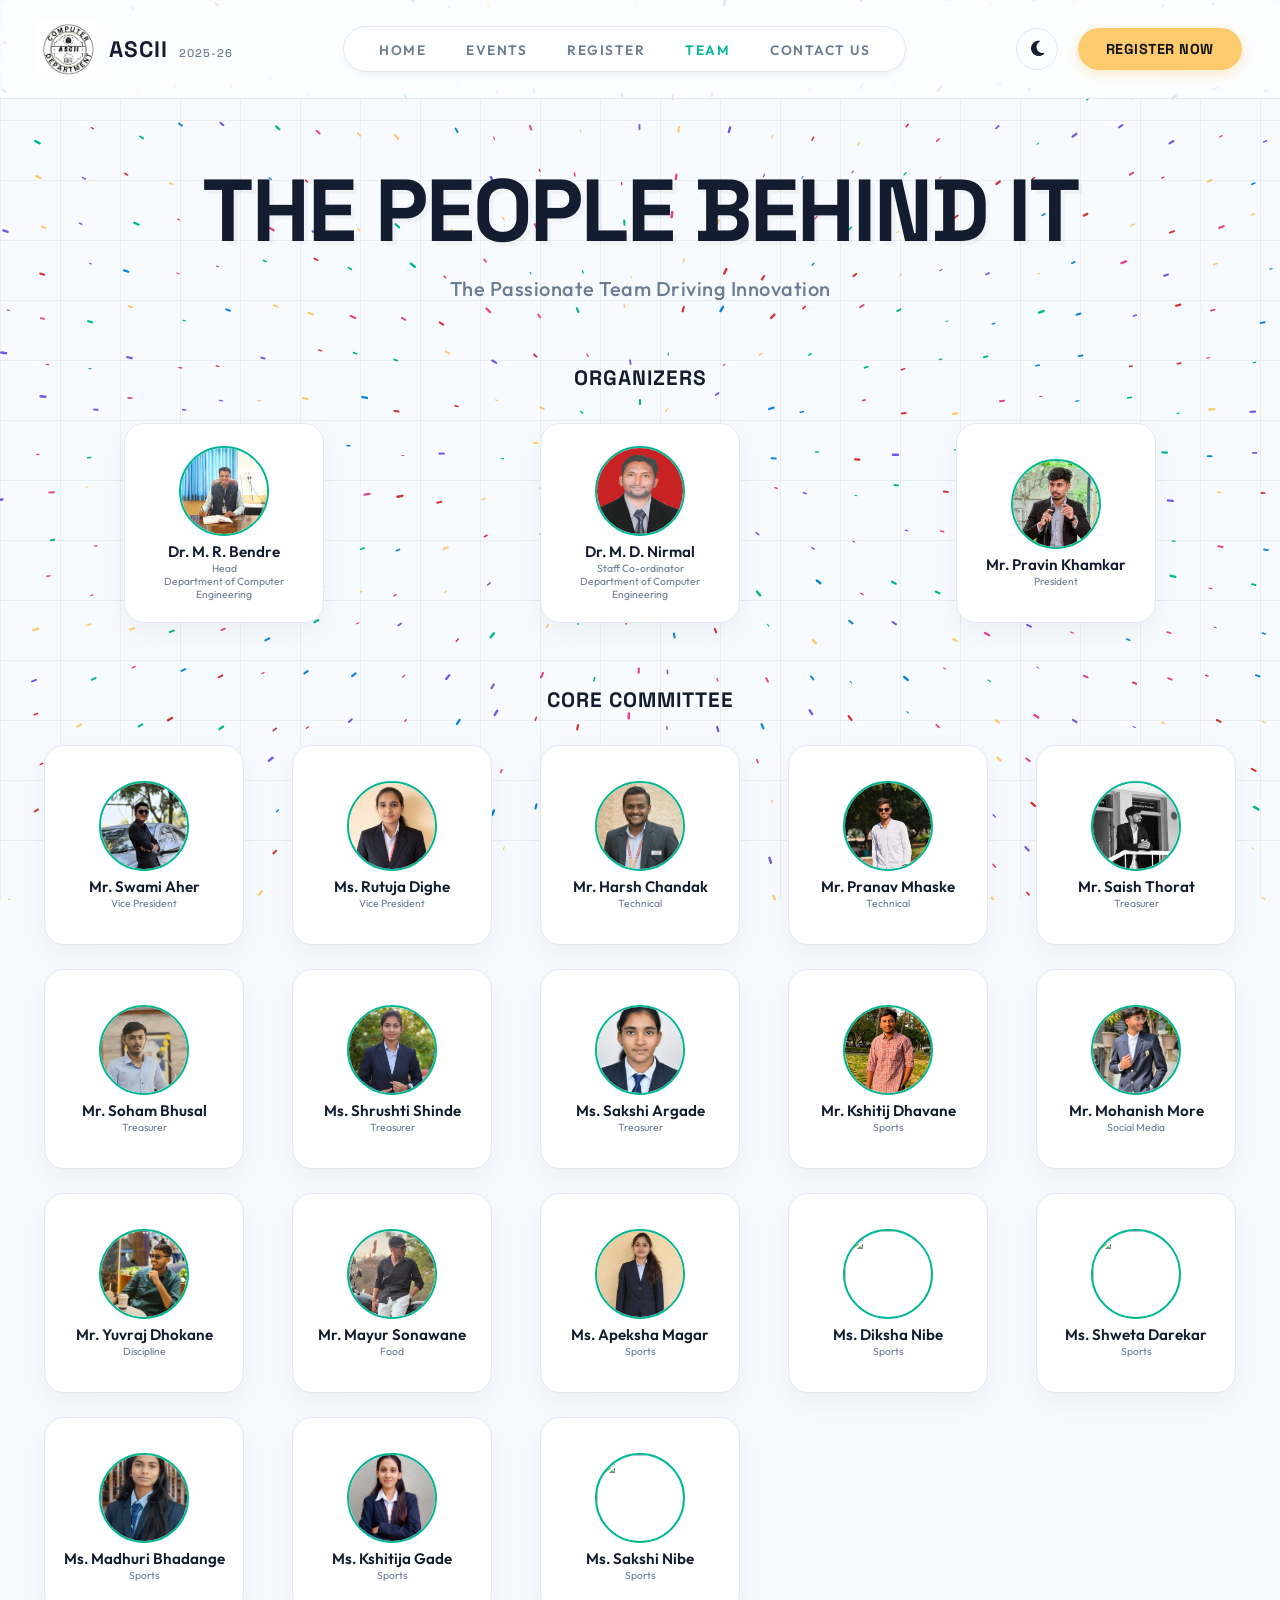
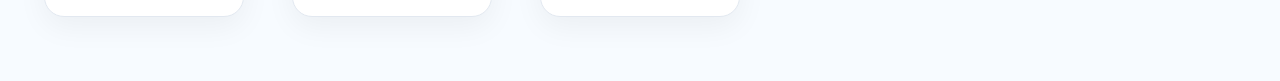
==== team.html @ a1e2b003 "Add files via upload" ====
<!DOCTYPE html>
<html lang="en">
<head>
    <meta charset="UTF-8">
    <meta name="viewport" content="width=device-width, initial-scale=1.0">
    <title>Team - ASCII Committee</title>

    <link rel="stylesheet" href="style.css">

    <link href="https://fonts.googleapis.com/css2?family=Outfit:wght@300;400;500;600;700;800&family=Space+Grotesk:wght@500;700&display=swap" rel="stylesheet">
    
    <link rel="stylesheet" href="https://cdnjs.cloudflare.com/ajax/libs/font-awesome/6.4.0/css/all.min.css">
</head>

<body>

<div class="grid-background"></div>

<!-- NAVBAR -->
<nav class="navbar">
    <div class="logo">
            <!-- <img src="/images/ASCII.jpeg" alt=""> -->
            <img src="/images/ASCII.jpeg" alt="">
            <span>ASCII <span class="version">2025-26</span></span>
        </div>

    <ul class="nav-links">
        <li><a href="index.html">HOME</a></li>
        <li><a href="index.html#sidebar-title">EVENTS</a></li>
        <li><a href="register.html">REGISTER</a></li>
        <li><a href="team.html" class="active">TEAM</a></li>
        <li><a href="contact.html">CONTACT US</a></li>
    </ul>

    <div class="nav-actions">
            <button class="theme-toggle" id="themeToggle" aria-label="Toggle Dark Mode">
                <i class="fa-solid fa-moon"></i>
            </button>
            <a href="register.html" class="btn-primary" style="text-decoration: none; display: inline-block; line-height: normal;">REGISTER NOW</a>
            <div class="menu-toggle" id="mobileMenuBtn">
                <i class="fa-solid fa-bars"></i>
            </div>
        </div>
</nav>

<main class="container">

    <!-- HERO -->
    <header class="hero">
        <h1>THE PEOPLE BEHIND IT</h1>
        <p>The Passionate Team Driving Innovation</p>
    </header>

    <!-- ORGANIZERS -->
    <section class="team-section">
        <h2 class="section-title">ORGANIZERS</h2>

        <div class="team-grid large">
            <div class="team-card">
                <img src="/images/HOD_comp.jpeg" alt="">
                <h3>Dr. M. R. Bendre</h3>
                <span> Head </span> 
                <span>Department of Computer Engineering</span> </span>
            </div>

            <div class="team-card">
                <img src="/images/MDN.jpg" alt="">
                <h3>Dr. M. D. Nirmal</h3>
                
                <span>Staff Co-ordinator  </span> 
                <span>Department of Computer Engineering</span> </span>
            </div>

            <div class="team-card">
                <img src="/images/PravinKhamkar.jpeg
                " alt="">
                <h3>Mr. Pravin Khamkar</h3>
                <span>President </span>
            </div>
        </div>
    </section>

    <!-- OPERATIONS -->
    <!-- <section class="team-section">
        <h2 class="section-title">OPERATIONS LEADS</h2>

        <div class="team-grid">
            <div class="team-card">
                <img src="https://via.placeholder.com/100" alt="">
                <h3>Atharva Nakhade</h3>
                <span>Operations Lead</span>
            </div>

            <div class="team-card">
                <img src="https://via.placeholder.com/100" alt="">
                <h3>Smitraj Bankar</h3>
                <span>Operations Lead</span>
            </div>
        </div>
    </section> -->

    <!-- CORE TEAM -->
    <section class="team-section">
        <h2 class="section-title">CORE COMMITTEE</h2>

        <div class="team-grid small">

            <!-- Repeat this card -->
            <div class="team-card">
                <img src="/images/SwamiAHer.jpeg" alt="">
                <h3>Mr. Swami Aher </h3>
                <span>Vice President</span>
            </div>

             <div class="team-card">
                <img src="/images/Rutuja Sunil Dighe.png" alt="">
                <h3>Ms. Rutuja Dighe </h3>
                <span>Vice President</span>
            </div>

             <div class="team-card">
                <img src="/images/HarshChandak.jpeg" alt="">
                <h3>Mr. Harsh Chandak</h3>
                <span>Technical </span>
            </div>

             <div class="team-card">
                <img src="/images/PranavMhaske.jpeg" alt="">
                <h3>Mr. Pranav Mhaske</h3>
                <span>Technical</span>
            </div>


            <div class="team-card">
                <img src="/images/ThoratSaish.jpeg" alt="">
                <h3>Mr. Saish Thorat</h3>
                <span>Treasurer</span>
            </div>


            <div class="team-card">
                <img src="/images/SohamBhusal.jpeg" alt="">
                <h3>Mr. Soham Bhusal</h3>
                <span>Treasurer</span>
            </div>

            <div class="team-card">
                <img src="/images/Shrusht Shinde.png" alt="">
                <h3>Ms. Shrushti Shinde</h3>
                <span>Treasurer</span>
            </div>

            <div class="team-card">
                <img src="/images/Sakshi Nanasaheb Argade .jpg" alt="">
                <h3>Ms. Sakshi Argade</h3>
                <span>Treasurer</span>
            </div>

             <div class="team-card">
                <img src="/images/KshitijDhavane.jpeg" alt="">
                <h3>Mr.  Kshitij Dhavane</h3>
                <span>Sports</span>
            </div>

             <div class="team-card">
                <img src="/images/MohanishMore.jpeg" alt="">
                <h3>Mr.  Mohanish More</h3>
                <span>Social Media</span>
            </div>

            <div class="team-card">
                <img src="/images/YuvrajDhokane.jpeg" alt="">
                <h3>Mr.  Yuvraj Dhokane</h3>
                <span>Discipline</span>
            </div>

            <div class="team-card">
                <img src="/images/MayurSonawane.jpeg" alt="">
                <h3>Mr.  Mayur Sonawane</h3>
                <span>Food</span>
            </div>

            <div class="team-card">
                <img src="/images/Apeksha Dadasaheb Magar.png" alt="">
                <h3>Ms.  Apeksha Magar </h3>
                <span>Sports</span>
            </div>

            <div class="team-card">
                <img src="/images/Diksha Shankar Nibe.jpg" alt="">
                <h3>Ms.  Diksha Nibe</h3>
                <span>Sports</span>
            </div>

            <div class="team-card">
                <img src="/images/Shweta Sambhaji Darekar.jpg" alt="">
                <h3>Ms.  Shweta Darekar</h3>
                <span>Sports</span>
            </div>

            <div class="team-card">
                <img src="/images/Madhuri nana Bhadange.jpg" alt="">
                <h3>Ms.  Madhuri Bhadange</h3>
                <span>Sports</span>
            </div>

            <div class="team-card">
                <img src="/images/Kshitija Rajendra Gade.jpg" alt="">
                <h3>Ms.  Kshitija Gade</h3>
                <span>Sports</span>
            </div>

            <div class="team-card">
                <img src="/images/Sakshi Babasaheb Nibe.jpg" alt="">
                <h3>Ms.  Sakshi Nibe</h3>
                <span>Sports</span>
            </div>


        </div>
    </section>

</main>
<script src="particles.js"></script>
<script src="script.js"></script>
</body>
</html>
---- style.css ----
:root {
    --bg-color: #f7fbff;
    --grid-color: rgba(0, 0, 0, 0.05);
    --text-main: #141c2f;
    --text-muted: #6b7c93;
    --card-bg: #ffffff;
    --card-border: #e2e8f0;
    --primary: #00b894; /* Vivid Green/Cyan */
    --accent: #fdcb6e; /* Yellow */
    --primary-hover: #00997a;
    --transition: all 0.3s cubic-bezier(0.4, 0, 0.2, 1);
}
html {
    scroll-behavior: smooth;
}
[data-theme="dark"] {
    --bg-color: #0f172a;
    --grid-color: rgba(255, 255, 255, 0.05);
    --text-main: #f8fafc;
    --text-muted: #94a3b8;
    --card-bg: #1e293b;
    --card-border: rgba(255, 255, 255, 0.1);
    --primary: #00e6b8;
    --accent: #f59e0b;
}

* {
    margin: 0;
    padding: 0;
    box-sizing: border-box;
}

.notice-bar {
    width: 100%;
    text-align: center;
    padding: 10px;
    font-weight: 600;
    font-size: 0.9rem;
    background: linear-gradient(90deg, #00b894, #00e6b8);
    color: #fff;
    letter-spacing: 0.5px;
}

body {
    font-family: 'Outfit', sans-serif;
    background-color: var(--bg-color);
    color: var(--text-main);
    transition: background-color var(--transition), color var(--transition);
    min-height: 100vh;
    overflow-x: hidden;
}

.grid-background {
    position: fixed;
    top: 0;
    left: 0;
    width: 100vw;
    height: 100vh;
    background-image: 
        linear-gradient(to right, var(--grid-color) 1px, transparent 1px),
        linear-gradient(to bottom, var(--grid-color) 1px, transparent 1px);
    background-size: 60px 60px;
    z-index: -1;
    pointer-events: none;
    transition: background-image var(--transition);
}

/* Navbar */
.navbar {
    display: flex;
    justify-content: space-between;
    align-items: center;
    padding: 1.2rem 3%;
    background: rgba(255, 255, 255, 0.6);
    backdrop-filter: blur(16px);
    -webkit-backdrop-filter: blur(16px);
    border-bottom: 1px solid var(--card-border);
    position: sticky;
    top: 0;
    z-index: 100;
}

[data-theme="dark"] .navbar {
    background: rgba(30, 41, 59, 0.7);
}

/* LOGO CONTAINER */
.logo {
    display: flex;
    align-items: center;
    gap: 10px;
    font-family: 'Space Grotesk', sans-serif;
    font-weight: 800;
    font-size: 1.4rem;
    letter-spacing: 1px;
    text-transform: uppercase;
    cursor: pointer;
}

/* ICON LOGO */
.logo i {
    font-size: 1.6rem;
    color: var(--primary);
    transition: var(--transition);
}

/* IMAGE LOGO */
.logo img {
    height: 60px;   /* main size */
    width: auto;
    object-fit: contain;
}

/* TEXT */
.logo span {
    color: var(--text-main);
}

/* SUB TEXT */
.logo .version {
    font-size: 0.7rem;
    font-weight: 500;
    color: var(--text-muted);
    margin-left: 4px;
}

/* HOVER EFFECT */
.logo:hover i,
.logo:hover img {
    transform: scale(1.08);
}

.version {
    font-size: 0.8rem;
    font-weight: 500;
    color: var(--text-muted);
}

.nav-links {
    display: flex;
    list-style: none;
    gap: 2.5rem;
    background-color: var(--card-bg);
    padding: 12px 35px;
    border-radius: 50px;
    border: 1px solid var(--card-border);
    box-shadow: 0 4px 6px -1px rgba(0, 0, 0, 0.05);
}

.nav-links a {
    text-decoration: none;
    color: var(--text-muted);
    font-weight: 600;
    font-size: 0.85rem;
    letter-spacing: 1.5px;
    transition: var(--transition);
}

.nav-links a:hover, .nav-links a.active {
    color: var(--primary);
}

.nav-actions {
    display: flex;
    gap: 1.2rem;
    align-items: center;
}

.theme-toggle {
    background: transparent;
    border: 1px solid var(--card-border);
    color: var(--text-main);
    width: 42px;
    height: 42px;
    border-radius: 50%;
    cursor: pointer;
    display: flex;
    align-items: center;
    justify-content: center;
    font-size: 1.1rem;
    transition: var(--transition);
}

.theme-toggle:hover {
    background: var(--card-bg);
    transform: rotate(15deg);
}

.btn-primary {
    background-color: var(--accent);
    color: #111;
    border: none;
    padding: 12px 28px;
    border-radius: 50px;
    font-family: 'Space Grotesk', sans-serif;
    font-weight: 700;
    font-size: 0.9rem;
    cursor: pointer;
    box-shadow: 0 4px 14px rgba(253, 203, 110, 0.4);
    transition: var(--transition);
    text-transform: uppercase;
    letter-spacing: 0.5px;
}

.btn-primary:hover {
    transform: translateY(-2px);
    box-shadow: 0 6px 20px rgba(253, 203, 110, 0.6);
}

.btn-large {
    padding: 16px 45px;
    font-size: 1.1rem;
    display: inline-block;
    text-decoration: none;
    border-radius: 12px;
}
/* HOME SECTION */
.home-section {
    text-align: center;
    margin-bottom: 4rem;
}

.home-content h1 {
    font-family: 'Space Grotesk', sans-serif;
    font-size: 4rem;
    font-weight: 800;
    text-transform: uppercase;
    letter-spacing: -1px;
}

.home-content p {
    margin-top: 1rem;
    font-size: 1.2rem;
    color: var(--text-muted);
    max-width: 700px;
    margin-left: auto;
    margin-right: auto;
}

/* FULL HERO */
.home-section {
    height: 90vh; /* full screen feel */
    display: flex;
    align-items: center;
    justify-content: center;
    text-align: center;
    position: relative;
    overflow: hidden;
}

/* OPTIONAL OVERLAY (for style) */
.home-overlay {
    position: absolute;
    width: 100%;
    height: 100%;
    background: radial-gradient(circle at center, rgba(0,184,148,0.08), transparent);
    z-index: 0;
}

/* CONTENT */
.home-content {
    position: relative;
    z-index: 1;
    max-width: 800px;
}

/* TITLE */
.home-content h1 {
    font-family: 'Space Grotesk', sans-serif;
    font-size: 5rem;
    font-weight: 800;
    text-transform: uppercase;
    letter-spacing: -2px;
}

/* TEXT */
.home-content p {
    margin-top: 1rem;
    font-size: 1.3rem;
    color: var(--text-muted);
}

/* BUTTONS */
.home-buttons {
    margin-top: 2rem;
    display: flex;
    justify-content: center;
    gap: 1rem;
}

/* SECOND BUTTON STYLE */
.btn-secondary {
    padding: 12px 28px;
    border-radius: 50px;
    border: 1px solid var(--card-border);
    color: var(--text-main);
    text-decoration: none;
    font-weight: 600;
}

/* RESPONSIVE */
@media (max-width: 768px) {
    .home-content h1 {
        font-size: 3rem;
    }

    .home-buttons {
        flex-direction: column;
    }
}
.menu-toggle {
    display: none;
    font-size: 1.6rem;
    color: var(--text-main);
    cursor: pointer;
    margin-left: 15px;
    transition: var(--transition);
}

.menu-toggle:hover {
    color: var(--primary);
}

/* Container */
.container {
    max-width: 1400px;
    margin: 0 auto;
    padding: 4rem 2rem;
}

/* Hero Section */
.hero {
    text-align: center;
    margin-bottom: 4rem;
    animation: fadeInDown 0.8s ease-out;
}

.hero h1 {
    font-family: 'Space Grotesk', sans-serif;
    font-size: 5.5rem;
    font-weight: 800;
    text-transform: uppercase;
    letter-spacing: -2px;
    color: var(--text-main);
    line-height: 1.1;
    text-shadow: 4px 4px 0px rgba(0,0,0,0.03);
}

[data-theme="dark"] .hero h1 {
    text-shadow: 4px 4px 0px rgba(255,255,255,0.02);
}

.hero p {
    font-size: 1.25rem;
    color: var(--text-muted);
    font-weight: 500;
    margin-top: 1rem;
    letter-spacing: 0.5px;
}

/* Layout */
.layout {
    display: grid;
    grid-template-columns: 340px 1fr;
    gap: 2.5rem;
    align-items: start;
}

/* Sidebar */
.sidebar {
    background: var(--card-bg);
    border: 1px solid var(--card-border);
    border-radius: 20px;
    padding: 1.8rem;
    box-shadow: 0 10px 40px rgba(0, 0, 0, 0.04);
}

.sidebar-title {
    font-family: 'Space Grotesk', sans-serif;
    font-size: 0.9rem;
    font-weight: 700;
    letter-spacing: 3px;
    color: var(--text-main);
    margin-bottom: 1.5rem;
    padding-bottom: 1rem;
    border-bottom: 1px solid var(--card-border);
}

.event-list {
    list-style: none;
    display: flex;
    flex-direction: column;
    gap: 0.5rem;
}

.event-item {
    padding: 16px 20px;
    border-radius: 12px;
    cursor: pointer;
    font-weight: 600;
    font-size: 0.95rem;
    color: var(--text-muted);
    transition: var(--transition);
    display: flex;
    justify-content: space-between;
    align-items: center;
    border: 1px solid transparent;
}

.event-item i {
    font-size: 0.8rem;
    opacity: 0;
    transform: translateX(-10px);
    transition: var(--transition);
}

.event-item:hover {
    background: rgba(0, 184, 148, 0.04);
    color: var(--text-main);
}

.event-item.active {
    background: var(--primary);
    color: white;
    box-shadow: 0 4px 15px rgba(0, 184, 148, 0.3);
}

.event-item.active i {
    opacity: 1;
    transform: translateX(0);
}

/* Main Content */
.content {
    background: var(--card-bg);
    border: 1px solid var(--card-border);
    border-radius: 20px;
    padding: 3rem;
    box-shadow: 0 10px 40px rgba(0, 0, 0, 0.04);
    transition: opacity 0.3s ease;
}

.info-cards {
    display: grid;
    grid-template-columns: repeat(3, 1fr);
    gap: 1.5rem;
    margin-bottom: 3rem;
}

.card {
    border: 1px solid var(--card-border);
    border-radius: 16px;
    padding: 1.5rem;
    text-align: center;
    background: var(--card-bg); /* Use card-bg instead of body bg logic so it pops slightly differently */
    transition: var(--transition);
    box-shadow: 0 4px 20px rgba(0,0,0,0.02);
}

.card:hover {
    transform: translateY(-5px);
    box-shadow: 0 8px 30px rgba(0, 0, 0, 0.06);
    border-color: var(--primary);
}

.card-label {
    display: block;
    font-size: 0.7rem;
    font-weight: 800;
    letter-spacing: 2px;
    color: var(--text-muted);
    margin-bottom: 0.8rem;
    text-transform: uppercase;
}

.card-value {
    font-family: 'Space Grotesk', sans-serif;
    font-size: 1.8rem;
    font-weight: 800;
    color: var(--text-main);
}

.section-block {
    margin-bottom: 3rem;
}

.section-title {
    font-family: 'Space Grotesk', sans-serif;
    font-size: 1.3rem;
    font-weight: 800;
    text-transform: uppercase;
    letter-spacing: 1px;
    margin-bottom: 1.8rem;
    color: var(--text-main);
    display: flex;
    align-items: center;
    gap: 10px;
}

.description-text {
    font-size: 1.1rem;
    line-height: 1.8;
    color: var(--text-muted);
    font-weight: 400;
}

.rules-list {
    list-style: none;
}

.rules-list li {
    position: relative;
    padding-left: 2rem;
    margin-bottom: 1.2rem;
    font-size: 1.05rem;
    color: var(--text-muted);
    line-height: 1.6;
}

.rules-list li::before {
    content: "⚡";
    position: absolute;
    left: 0;
    top: 2px;
    color: var(--accent);
    font-size: 1.1rem;
}

/* Animations */
@keyframes fadeInDown {
    from { opacity: 0; transform: translateY(-20px); }
    to { opacity: 1; transform: translateY(0); }
}

@keyframes fadeIn {
    from { opacity: 0; }
    to { opacity: 1; }
}

/* Responsiveness */
@media (max-width: 1024px) {
    .layout {
        grid-template-columns: 1fr;
    }
    .hero h1 {
        font-size: 4rem;
    }
}

@media (max-width: 768px) {
    .menu-toggle {
        display: block;
    }
    .nav-links {
        display: flex;
        flex-direction: column;
        position: fixed;
        top: 80px;
        left: 0;
        width: 100%;
        background: var(--card-bg);
        border-bottom: 1px solid var(--card-border);
        padding: 2rem;
        gap: 1.5rem;
        align-items: center;
        transform: translateY(-150%);
        transition: transform 0.4s ease;
        z-index: 90;
        box-shadow: 0 10px 30px rgba(0,0,0,0.1);
        border-radius: 0 0 20px 20px;
    }
    .nav-links.active {
        transform: translateY(0);
    }
    .hero h1 {
        font-size: 3rem;
    }
    .info-cards {
        grid-template-columns: 1fr;
    }
    .content {
        padding: 1.8rem;
    }
}

/* 
contact us CSS */
.contact-layout {
    display: grid;
    grid-template-columns: 1.2fr 1fr;
    gap: 2.5rem;
}

/* FORM (now applied to <form> tag) */
.contact-form {
    background: var(--card-bg);
    border: 1px solid var(--card-border);
    border-radius: 20px;
    padding: 2rem;
    box-shadow: 0 10px 40px rgba(0,0,0,0.05);
}

/* INPUT GROUP */
.form-group {
    display: flex;
    gap: 1rem;
}

/* ALL INPUT FIELDS */
.contact-form input,
.contact-form textarea,
.contact-form select {
    width: 100%;
    padding: 14px;
    border-radius: 12px;
    border: 1px solid var(--card-border);
    background: transparent;
    color: var(--text-main);
    margin-top: 1rem;
    font-family: inherit;
    outline: none;
    transition: var(--transition);
}

/* FIX SELECT CLASS MATCH */
.form-select {
    appearance: none;
}

/* FOCUS EFFECT (IMPORTANT UI UPGRADE 🔥) */
.contact-form input:focus,
.contact-form textarea:focus,
.contact-form select:focus {
    border-color: var(--primary);
    box-shadow: 0 0 0 5px rgba(0, 184, 148, 0.2);
}

/* TEXTAREA */
.contact-form textarea {
    min-height: 120px;
    resize: none;
}

/* BUTTON SPACING */
.contact-form button {
    margin-top: 1.5rem;
    width: 100%;
}

/* RIGHT SIDE INFO */
.contact-info {
    display: flex;
    flex-direction: column;
    gap: 1.5rem;
}

.info-card {
    background: var(--card-bg);
    border: 1px solid var(--card-border);
    padding: 1.5rem;
    border-radius: 16px;
    transition: var(--transition);
}

.info-card:hover {
    transform: translateY(-5px);
    border-color: var(--primary);
}

.section-title {
    text-align: center;
    justify-content: center; /* for flex alignment */
    width: 100%;
}

/* RESPONSIVE */
@media (max-width: 768px) {
    .contact-layout {
        grid-template-columns: 1fr;
    }

    .form-group {
        flex-direction: column;
    }
}
/* MAP SECTION */
.map-section {
    margin-top: 4rem;
}

.map-container {
    border-radius: 20px;
    overflow: hidden;
    border: 1px solid var(--card-border);
    box-shadow: 0 10px 40px rgba(0,0,0,0.05);
}

.map-container iframe {
    display: block;
    width: 100%;
}

/* team css */

/* ===================== */
/* TEAM SECTION */
/* ===================== */
.team-section {
    margin-top: 4rem;
}

/* ===================== */
/* ORGANIZERS GRID */
/* ===================== */
.team-grid {
    display: grid;
    grid-template-columns: repeat(auto-fit, minmax(220px, 1fr));
    gap: 2rem;
    margin-top: 2rem;
    justify-items: center;
}

/* ===================== */
/* CORE TEAM (FIXED ROWS) */
/* ===================== */
.team-grid.small {
    display: grid;
    grid-template-columns: repeat(5, 1fr); /* fixed columns */
    gap: 1.5rem;
    justify-items: center;
}

/* ===================== */
/* TEAM CARD (SQUARE) */
/* ===================== */
.team-card {
    width: 100%;
    max-width: 200px;
    aspect-ratio: 1 / 1; /* makes perfect square */

    display: flex;
    flex-direction: column;
    align-items: center;
    justify-content: center;

    background: var(--card-bg);
    border: 1px solid var(--card-border);
    border-radius: 20px;
    padding: 1rem;
    text-align: center;
    transition: var(--transition);
    box-shadow: 0 10px 30px rgba(0,0,0,0.05);
}

/* ===================== */
/* HOVER EFFECT */
/* ===================== */
.team-card:hover {
    transform: translateY(-6px);
    border-color: var(--primary);
    box-shadow: 0 0 20px rgba(0,184,148,0.3);
}

/* ===================== */
/* IMAGE */
/* ===================== */
.team-card img {
    width: 90px;
    height: 90px;
    border-radius: 50%;
    object-fit: cover;
    margin-bottom: 0.5rem;
    border: 2px solid var(--primary);
}

/* ===================== */
/* TEXT */
/* ===================== */
.team-card h3 {
    font-size: 0.95rem;
    font-weight: 600;
    line-height: 1.1;
    margin-bottom: 0.1rem;
}

.team-card span {
    font-size: 0.65rem;
    color: var(--text-muted);
}

/* ===================== */
/* RESPONSIVE */
/* ===================== */
@media (max-width: 1024px) {
    .team-grid.small {
        grid-template-columns: repeat(4, 1fr);
    }
}

@media (max-width: 768px) {
    .team-grid.small {
        grid-template-columns: repeat(2, 1fr);
    }

    .team-grid {
        grid-template-columns: repeat(auto-fit, minmax(160px, 1fr));
    }
}

/* ===================== */
/* OPTIONAL ACTIVE CARD */
/* ===================== */
.team-card.active {
    border: 2px solid var(--primary);
    box-shadow: 0 0 20px rgba(0,184,148,0.4);
}

/* COUNTDOWN */
.countdown {
    margin-top: 2rem;
    display: flex;
    justify-content: center;
    gap: 1rem;
}

.time-box {
    background: var(--card-bg);
    border: 1px solid var(--card-border);
    padding: 15px 20px;
    border-radius: 12px;
    text-align: center;
    min-width: 70px;
    box-shadow: 0 5px 20px rgba(0,0,0,0.05);
}

.time-box span {
    display: block;
    font-size: 1.5rem;
    font-weight: 700;
    color: var(--primary);
}

.time-box small {
    font-size: 0.7rem;
    color: var(--text-muted);
}

.time-box span {
    text-shadow: 0 0 10px rgba(0,184,148,0.5);
}
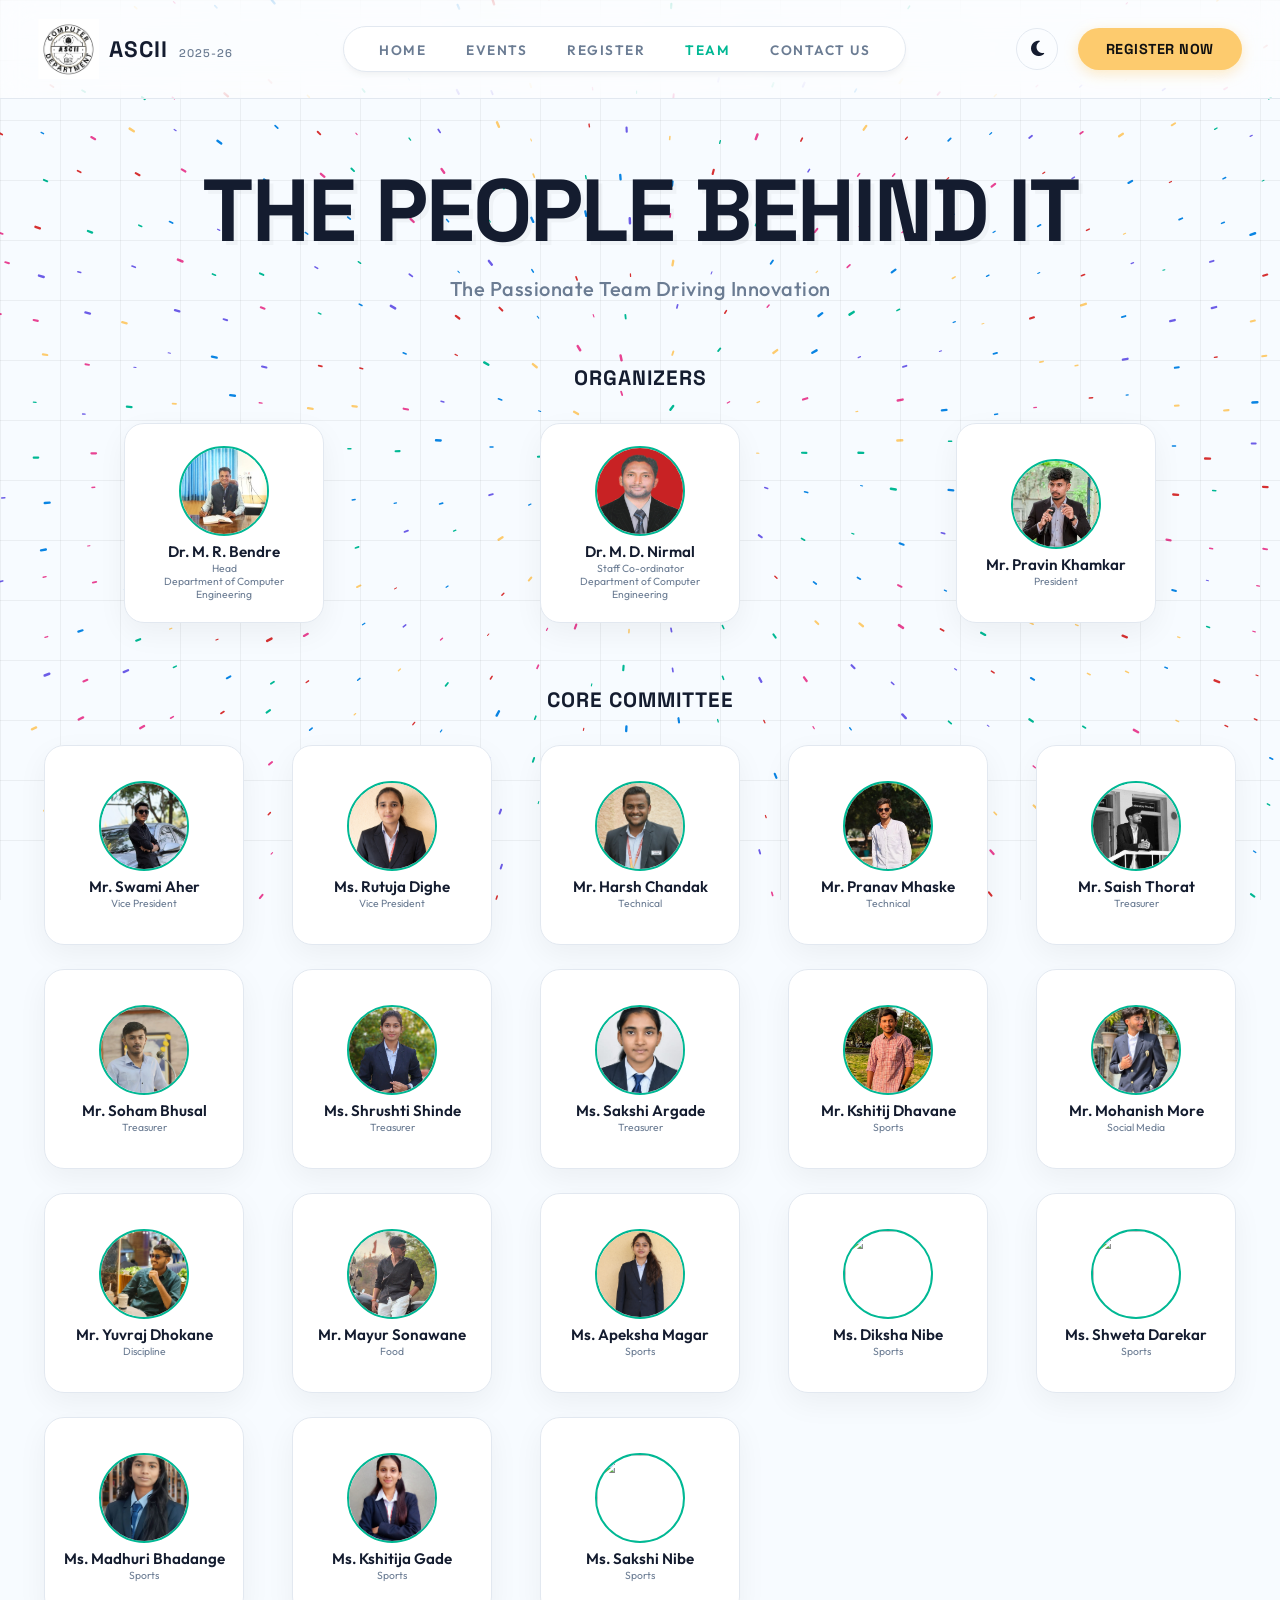
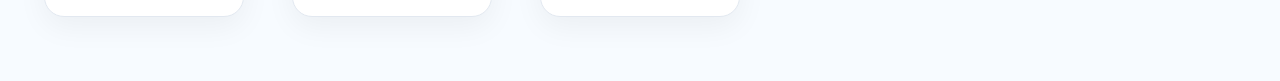
==== commit 01219cb9: "Fix HTML formatting and restore team section" ====
--- a/team.html
+++ b/team.html
@@ -57,14 +57,14 @@
 
         <div class="team-grid large">
             <div class="team-card">
-                <img src="/images/HOD_comp.jpeg" alt="">
+                <img src="images/HOD_comp.jpeg" alt="">
                 <h3>Dr. M. R. Bendre</h3>
                 <span> Head </span> 
                 <span>Department of Computer Engineering</span> </span>
             </div>
 
             <div class="team-card">
-                <img src="/images/MDN.jpg" alt="">
+                <img src="images/MDN.jpg" alt="">
                 <h3>Dr. M. D. Nirmal</h3>
                 
                 <span>Staff Co-ordinator  </span> 
@@ -72,7 +72,7 @@
             </div>
 
             <div class="team-card">
-                <img src="/images/PravinKhamkar.jpeg
+                <img src="images/PravinKhamkar.jpeg
                 " alt="">
                 <h3>Mr. Pravin Khamkar</h3>
                 <span>President </span>
@@ -107,111 +107,111 @@
 
             <!-- Repeat this card -->
             <div class="team-card">
-                <img src="/images/SwamiAHer.jpeg" alt="">
+                <img src="images/SwamiAHer.jpeg" alt="">
                 <h3>Mr. Swami Aher </h3>
                 <span>Vice President</span>
             </div>
 
              <div class="team-card">
-                <img src="/images/Rutuja Sunil Dighe.png" alt="">
+                <img src="images/Rutuja Sunil Dighe.png" alt="">
                 <h3>Ms. Rutuja Dighe </h3>
                 <span>Vice President</span>
             </div>
 
              <div class="team-card">
-                <img src="/images/HarshChandak.jpeg" alt="">
+                <img src="images/HarshChandak.jpeg" alt="">
                 <h3>Mr. Harsh Chandak</h3>
                 <span>Technical </span>
             </div>
 
              <div class="team-card">
-                <img src="/images/PranavMhaske.jpeg" alt="">
+                <img src="images/PranavMhaske.jpeg" alt="">
                 <h3>Mr. Pranav Mhaske</h3>
                 <span>Technical</span>
             </div>
 
 
             <div class="team-card">
-                <img src="/images/ThoratSaish.jpeg" alt="">
+                <img src="images/ThoratSaish.jpeg" alt="">
                 <h3>Mr. Saish Thorat</h3>
                 <span>Treasurer</span>
             </div>
 
 
             <div class="team-card">
-                <img src="/images/SohamBhusal.jpeg" alt="">
+                <img src="images/SohamBhusal.jpeg" alt="">
                 <h3>Mr. Soham Bhusal</h3>
                 <span>Treasurer</span>
             </div>
 
             <div class="team-card">
-                <img src="/images/Shrusht Shinde.png" alt="">
+                <img src="images/Shrusht Shinde.png" alt="">
                 <h3>Ms. Shrushti Shinde</h3>
                 <span>Treasurer</span>
             </div>
 
             <div class="team-card">
-                <img src="/images/Sakshi Nanasaheb Argade .jpg" alt="">
+                <img src="images/Sakshi Nanasaheb Argade .jpg" alt="">
                 <h3>Ms. Sakshi Argade</h3>
                 <span>Treasurer</span>
             </div>
 
              <div class="team-card">
-                <img src="/images/KshitijDhavane.jpeg" alt="">
+                <img src="images/KshitijDhavane.jpeg" alt="">
                 <h3>Mr.  Kshitij Dhavane</h3>
                 <span>Sports</span>
             </div>
 
              <div class="team-card">
-                <img src="/images/MohanishMore.jpeg" alt="">
+                <img src="images/MohanishMore.jpeg" alt="">
                 <h3>Mr.  Mohanish More</h3>
                 <span>Social Media</span>
             </div>
 
             <div class="team-card">
-                <img src="/images/YuvrajDhokane.jpeg" alt="">
+                <img src="images/YuvrajDhokane.jpeg" alt="">
                 <h3>Mr.  Yuvraj Dhokane</h3>
                 <span>Discipline</span>
             </div>
 
             <div class="team-card">
-                <img src="/images/MayurSonawane.jpeg" alt="">
+                <img src="images/MayurSonawane.jpeg" alt="">
                 <h3>Mr.  Mayur Sonawane</h3>
                 <span>Food</span>
             </div>
 
             <div class="team-card">
-                <img src="/images/Apeksha Dadasaheb Magar.png" alt="">
+                <img src="images/Apeksha Dadasaheb Magar.png" alt="">
                 <h3>Ms.  Apeksha Magar </h3>
                 <span>Sports</span>
             </div>
 
             <div class="team-card">
-                <img src="/images/Diksha Shankar Nibe.jpg" alt="">
+                <img src="images/Diksha Shankar Nibe.jpg" alt="">
                 <h3>Ms.  Diksha Nibe</h3>
                 <span>Sports</span>
             </div>
 
             <div class="team-card">
-                <img src="/images/Shweta Sambhaji Darekar.jpg" alt="">
+                <img src="images/Shweta Sambhaji Darekar.jpg" alt="">
                 <h3>Ms.  Shweta Darekar</h3>
                 <span>Sports</span>
             </div>
 
             <div class="team-card">
-                <img src="/images/Madhuri nana Bhadange.jpg" alt="">
+                <img src="images/Madhuri nana Bhadange.jpg" alt="">
                 <h3>Ms.  Madhuri Bhadange</h3>
                 <span>Sports</span>
             </div>
 
             <div class="team-card">
-                <img src="/images/Kshitija Rajendra Gade.jpg" alt="">
+                <img src="images/Kshitija Rajendra Gade.jpg" alt="">
                 <h3>Ms.  Kshitija Gade</h3>
                 <span>Sports</span>
             </div>
 
             <div class="team-card">
-                <img src="/images/Sakshi Babasaheb Nibe.jpg" alt="">
+                <img src="images/Sakshi Babasaheb Nibe.jpg" alt="">
                 <h3>Ms.  Sakshi Nibe</h3>
                 <span>Sports</span>
             </div>
@@ -224,4 +224,4 @@
 <script src="particles.js"></script>
 <script src="script.js"></script>
 </body>
-</html>+</html>
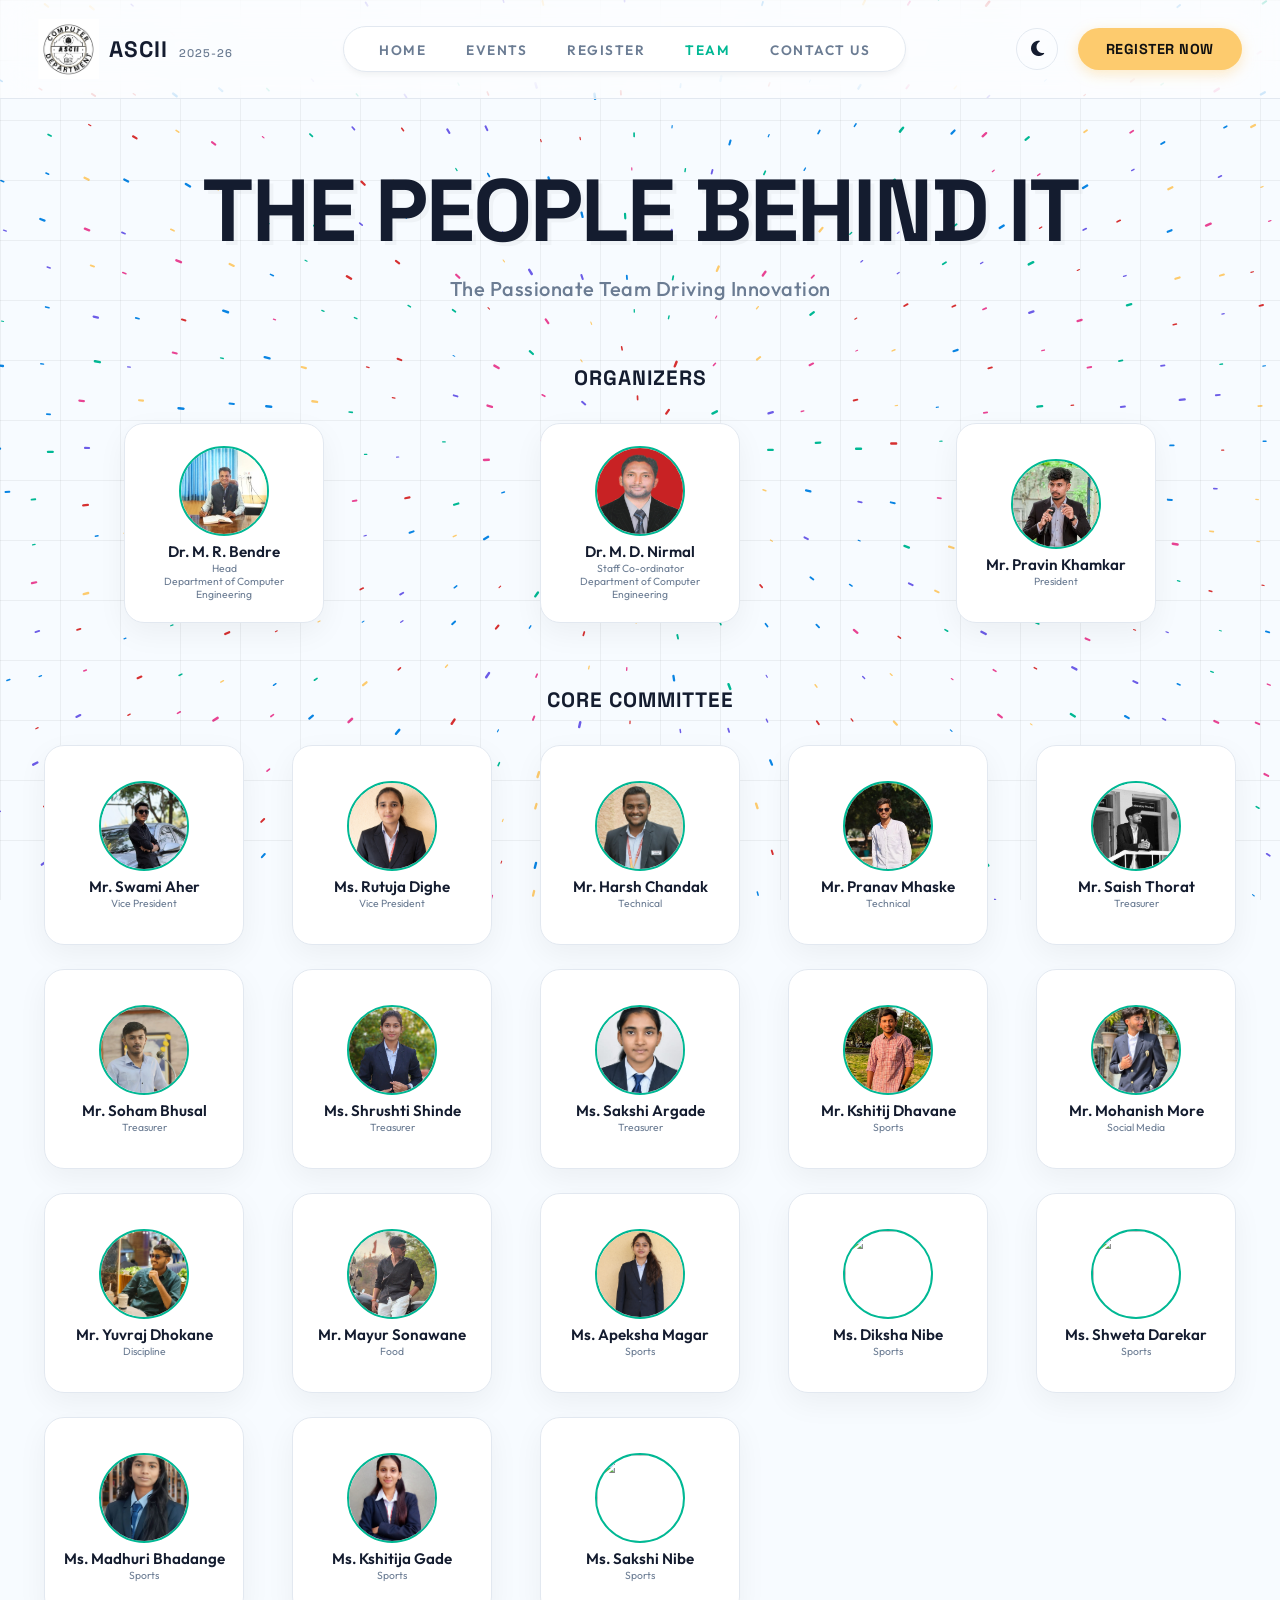
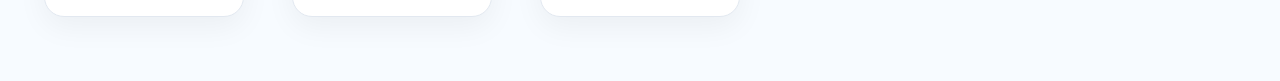
==== commit 40978398: "Fix HTML encoding issues in team.html" ====
--- a/team.html
+++ b/team.html
@@ -20,7 +20,7 @@
 <nav class="navbar">
     <div class="logo">
             <!-- <img src="/images/ASCII.jpeg" alt=""> -->
-            <img src="/images/ASCII.jpeg" alt="">
+            <img src="images/ASCII.jpeg" alt="">
             <span>ASCII <span class="version">2025-26</span></span>
         </div>
 
